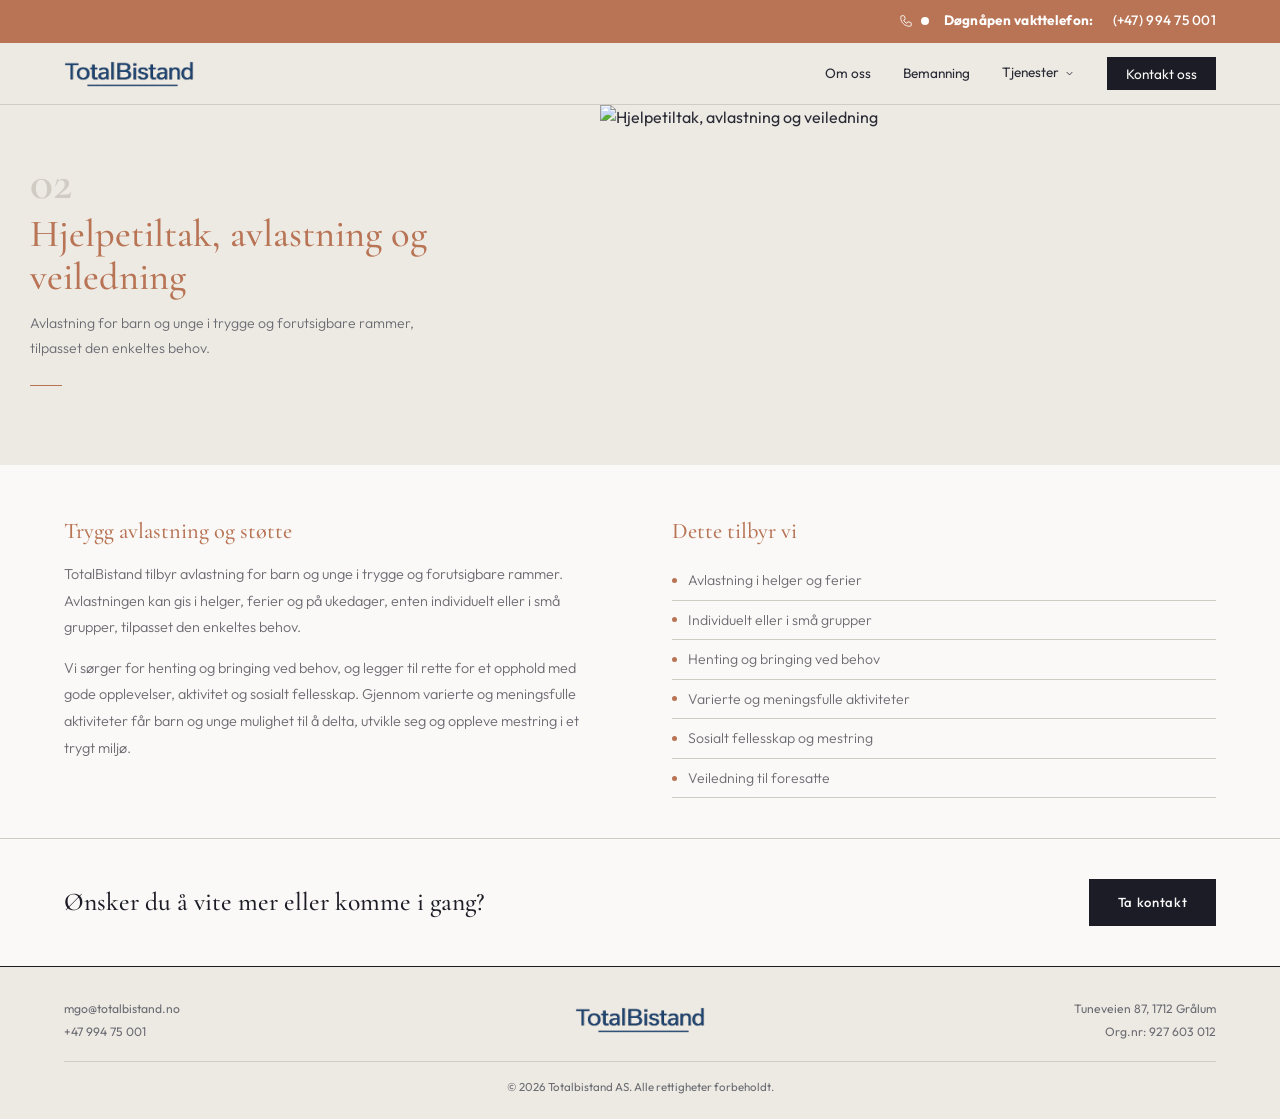
==== avlastning/index.html @ 8c238d3d "Riktig mappestruktur for undersider - bemanning, avlastning, skolearena" ====
<!DOCTYPE html>
<html lang="no">
<head>
  <meta charset="UTF-8" />
  <meta name="viewport" content="width=device-width, initial-scale=1.0" />
  <title>Hjelpetiltak, avlastning og veiledning – Totalbistand</title>
  <meta name="description" content="Avlastning for barn og unge i trygge og forutsigbare rammer, tilpasset den enkeltes behov." />
  <link rel="canonical" href="https://totalbistand.no/avlastning/" />
  <link rel="icon" type="image/x-icon" href="../favicon.ico" />
  <script>document.documentElement.classList.add("js-loaded");</script>
  <link rel="preconnect" href="https://fonts.googleapis.com" />
  <link rel="preconnect" href="https://fonts.gstatic.com" crossorigin />
  <link href="https://fonts.googleapis.com/css2?family=Cormorant+Garamond:ital,wght@0,400;0,500;0,600;1,400&family=Outfit:wght@300;400;500&display=swap" rel="stylesheet" />
  <style>
    *, *::before, *::after { box-sizing: border-box; margin: 0; padding: 0; }
    :root {
      --bg: #edeae4; --bg2: #e4e0d9; --dark: #1c1c26; --accent: #b87455;
      --accent2: #8fa89a; --text: #2a2a35; --muted: #6b6b72; --white: #faf9f7; --border: #d0ccc4;
    }
    html { scroll-behavior: smooth; }
    body { font-family: 'Outfit', sans-serif; background: var(--bg); color: var(--text); font-size: 16px; line-height: 1.6; overflow-x: hidden; }

    /* TOPBAR */
    .topbar { background: var(--accent); padding: 0.65rem 5%; display: flex; justify-content: flex-end; align-items: center; gap: 2rem; font-size: 0.85rem; }
    .topbar a { display:flex; align-items:center; gap:0.5rem; color:#fff; text-decoration:none; transition:color 0.2s; font-weight:500; letter-spacing:0.02em; }
    .topbar a:hover { color:#fff; }
    .topbar a strong { color:#fff; font-weight:700; }
    .topbar svg { width:14px; height:14px; flex-shrink:0; }
    .pulse-dot { display:inline-block; width:8px; height:8px; border-radius:50%; background:#fff; margin-right:0.4rem; animation:pulse 1.8s ease-in-out infinite; flex-shrink:0; }
    @keyframes pulse { 0%,100% { opacity:1; transform:scale(1); } 50% { opacity:0.4; transform:scale(0.7); } }
    .pulse-number { animation:pulseText 1.8s ease-in-out infinite; display:inline-block; }
    @keyframes pulseText { 0%,100% { opacity:1; } 50% { opacity:0.5; } }

    /* NAV */
    nav a, nav a:visited, nav a:hover, nav a:active { text-decoration:none !important; border-bottom:none !important; box-shadow:none !important; }
    nav { position:sticky; top:0; z-index:200; background:rgba(237,234,228,0.96); backdrop-filter:blur(10px); border-bottom:1px solid var(--border); height:62px; padding:0 5%; display:flex; align-items:center; justify-content:space-between; }
    .logo { display:flex; align-items:center; text-decoration:none; }
    .logo img { height:26px; width:auto; display:block; margin-top:2px; }
    .logo-fb { font-family:'Outfit',sans-serif; font-weight:500; font-size:0.82rem; letter-spacing:0.18em; text-transform:uppercase; color:var(--text); display:none; }
    .nav-links { display:flex; gap:2rem; list-style:none; align-items:center; padding:0; margin:0; }
    .nav-links li { list-style:none; }
    .nav-links li::marker { display:none; content:""; }
    .nav-links a, .nav-links a:hover, .nav-links a:visited { text-decoration:none !important; border-bottom:none !important; }
    .nav-links li::before { display:none; }
    .nav-links a { color:var(--text); text-decoration:none !important; border-bottom:none !important; font-size:0.85rem; font-weight:400; transition:opacity 0.2s; }
    .nav-links a:hover { opacity:0.45; }
    .nav-links a.nav-active { color:var(--accent); font-weight:500; }
    .nav-cta { background:var(--dark)!important; color:var(--white)!important; padding:0.48rem 1.2rem!important; opacity:1!important; transition:background 0.2s!important; }
    .nav-cta:hover { background:var(--accent)!important; }
    .hamburger { display:none; flex-direction:column; gap:5px; background:none; border:none; cursor:pointer; padding:4px; }
    .hamburger span { display:block; width:24px; height:2px; background:var(--text); transition:all 0.3s; }
    .hamburger.open span:nth-child(1) { transform:translateY(7px) rotate(45deg); }
    .hamburger.open span:nth-child(2) { opacity:0; }
    .hamburger.open span:nth-child(3) { transform:translateY(-7px) rotate(-45deg); }
    .mobile-menu { display:none; position:fixed; inset:0; z-index:190; background:var(--bg); flex-direction:column; align-items:center; justify-content:center; gap:2.5rem; }
    .mobile-menu.open { display:flex; }
    .mobile-menu a { font-family:'Cormorant Garamond',serif; font-size:2.5rem; font-weight:500; color:var(--dark); text-decoration:none; }
    .mobile-menu a:hover { color:var(--accent); }
    .mobile-menu .mob-cta { font-family:'Outfit',sans-serif!important; font-size:0.9rem!important; background:var(--dark); color:var(--white)!important; padding:1rem 2.5rem; }

    /* DROPDOWN */
    .nav-dropdown { position:relative; }
    .nav-dropdown > a { display:flex; align-items:center; gap:0.3rem; }
    .nav-dropdown > a svg { width:11px; height:11px; transition:transform 0.2s; }
    .nav-dropdown.open > a svg { transform:rotate(180deg); }
    .dropdown-menu { display:none; position:absolute; top:100%; left:50%; transform:translateX(-50%); background:var(--white); border:1px solid var(--border); min-width:190px; box-shadow:0 4px 20px rgba(0,0,0,0.08); z-index:300; }
    .nav-dropdown.open .dropdown-menu { display:block; }
    .dropdown-menu a { display:block; padding:0.65rem 1rem; font-size:0.8rem; color:var(--text); text-decoration:none; border-bottom:1px solid var(--border); transition:background 0.15s; white-space:nowrap; opacity:1!important; }
    .dropdown-menu a:last-child { border-bottom:none; }
    .dropdown-menu a:hover { background:var(--bg); color:var(--accent); opacity:1!important; }

    /* MOBIL TJENESTER */
    .mob-tjenester-toggle { display:flex; align-items:center; gap:0.5rem; font-family:'Cormorant Garamond',serif; font-size:2.5rem; font-weight:500; color:var(--dark); background:none; border:none; cursor:pointer; }
    .mob-tjenester-toggle svg { width:20px; height:20px; transition:transform 0.3s; }
    .mob-tjenester-toggle.open svg { transform:rotate(180deg); }
    .mob-tjenester-links { display:none; flex-direction:column; gap:0.6rem; align-items:center; }
    .mob-tjenester-links.open { display:flex; }
    .mob-tjenester-links a { font-family:'Outfit',sans-serif; font-size:1rem; color:var(--muted); text-decoration:none; }
    .mob-tjenester-links a:hover { color:var(--accent); }

    /* HERO - tjenesteside */
    .svc-hero { display:grid; grid-template-columns:1fr 680px; min-height:360px; max-height:360px; }
    .svc-hero-text { padding:1.4rem 8% 3rem 5%; display:flex; flex-direction:column; justify-content:flex-start; background:var(--bg); }
    .num { font-family:'Cormorant Garamond',serif; font-size:3rem; color:var(--border); font-weight:600; line-height:1; margin-bottom:0.4rem; display:block; margin-top:2rem; }
    h1 { font-family:'Cormorant Garamond',serif; font-size:clamp(1.8rem,3vw,2.8rem); font-weight:500; line-height:1.1; color:var(--accent); }
    .lead { font-size:0.88rem; color:var(--muted); max-width:420px; line-height:1.8; font-weight:300; margin-top:0.8rem; }
    .divider { width:32px; height:1px; background:var(--accent); margin:1.5rem 0 0; }
    .svc-hero-img { overflow:hidden; position:relative; }
    .svc-hero-img img { position:absolute; inset:0; width:100%; height:100%; object-fit:cover; object-position:center top; display:block; }

    /* INNHOLD */
    .body { padding:3rem 5% 2.5rem; display:grid; grid-template-columns:1fr 1fr; gap:4rem; background:var(--white); }
    .body h2 { font-family:'Cormorant Garamond',serif; font-size:1.4rem; font-weight:500; color:var(--accent); margin-bottom:0.8rem; }
    .body p { color:var(--muted); line-height:1.85; font-size:0.9rem; font-weight:300; margin-bottom:0.85rem; }
    ul { list-style:none; padding:0; }
    .body ul li { color:var(--muted); font-size:0.88rem; font-weight:300; padding:0.5rem 0; border-bottom:1px solid var(--border); display:flex; align-items:center; gap:0.7rem; }
    .body ul li::before { content:''; display:block; width:5px; height:5px; border-radius:50%; background:var(--accent); flex-shrink:0; }

    /* CTA */
    .cta-bar { padding:2.5rem 5%; background:var(--white); border-top:1px solid var(--border); display:flex; align-items:center; justify-content:space-between; gap:2rem; flex-wrap:wrap; }
    .cta-bar p { font-family:'Cormorant Garamond',serif; font-size:clamp(1.3rem,2vw,1.8rem); font-weight:500; color:var(--dark); max-width:480px; }
    .btn { display:inline-block; padding:0.8rem 1.8rem; text-decoration:none; font-size:0.82rem; font-weight:500; letter-spacing:0.05em; background:var(--dark); color:var(--white); border:none; cursor:pointer; font-family:'Outfit',sans-serif; transition:background 0.25s; }
    .btn:hover { background:var(--accent); }

    /* FOOTER */
    footer { background:var(--bg); border-top:1px solid var(--dark); padding:2rem 5% 1.4rem; display:flex; flex-direction:column; }
    .footer-main { display:grid; grid-template-columns:1fr auto 1fr; align-items:center; gap:2rem; padding-bottom:1.2rem; }
    .footer-left { display:flex; flex-direction:column; align-items:flex-start; gap:0.25rem; }
    .footer-left a { font-size:0.76rem; color:var(--muted); text-decoration:none; transition:color 0.2s; }
    .footer-left a:hover { color:var(--text); }
    .footer-logo { display:flex; justify-content:center; align-items:center; }
    .footer-logo img { height:26px; width:auto; display:block; }
    .footer-logo .logo-fb { font-family:'Outfit',sans-serif; font-weight:500; font-size:0.82rem; letter-spacing:0.18em; text-transform:uppercase; color:var(--text); display:none; }
    .footer-right { display:flex; flex-direction:column; align-items:flex-end; gap:0.25rem; }
    .footer-right a { font-size:0.76rem; color:var(--muted); text-decoration:none; transition:color 0.2s; }
    .footer-right a:hover { color:var(--text); }
    .footer-mobile-links { display:none; }
    .footer-copy { font-size:0.72rem; color:var(--muted); text-align:center; border-top:1px solid var(--border); padding-top:1rem; }

    /* REVEAL */
    html.js-loaded .reveal { opacity:0; transform:translateY(28px); transition:opacity 0.7s ease, transform 0.7s ease; }
    html.js-loaded .reveal.visible { opacity:1; transform:translateY(0); }
    html.js-loaded .reveal.d1 { transition-delay:0.1s; }
    html.js-loaded .reveal.d2 { transition-delay:0.2s; }

    /* MOBIL */
    @media (max-width: 860px) {
      .topbar { justify-content:center; flex-wrap:wrap; gap:0.8rem; }
      .nav-links { display:none; }
      .hamburger { display:flex; }
      .svc-hero { display:flex; flex-direction:column; max-height:none; min-height:auto; }
      .svc-hero-img { height:55vw; min-height:200px; max-height:260px; position:relative; flex-shrink:0; }
      .svc-hero-img img { position:absolute; }
      .svc-hero-text { padding:1.2rem 5% 2rem; }
      .num { margin-top:0; font-size:2rem; }
      .body { grid-template-columns:1fr; gap:2rem; padding:2.5rem 5%; }
      .cta-bar { padding:2.5rem 5%; }
      .footer-main { grid-template-columns:1fr; justify-items:center; gap:0; }
      .footer-left { display:none; }
      .footer-right { display:none; }
      .footer-mobile-links { display:flex !important; flex-direction:column; align-items:center; gap:0.3rem; padding:0.8rem 0 1.2rem; }
      .footer-mobile-links a { font-size:0.76rem; color:var(--muted); text-decoration:none; }
      .footer-copy { text-align:center; }
    }
  </style>
</head>
<body>

<div class="topbar">
  <a href="tel:+4799475001">
    <svg width="12" height="12" viewBox="0 0 24 24" fill="none" stroke="currentColor" stroke-width="1.5"><path d="M3 5a2 2 0 012-2h3.28a1 1 0 01.948.684l1.498 4.493a1 1 0 01-.502 1.21l-2.257 1.13a11.042 11.042 0 005.516 5.516l1.13-2.257a1 1 0 011.21-.502l4.493 1.498a1 1 0 01.684.949V19a2 2 0 01-2 2h-1C9.716 21 3 14.284 3 6V5z"/></svg>
    <span class="pulse-dot"></span><strong>Døgnåpen vakttelefon:</strong>&nbsp;<span class="pulse-number">(+47) 994 75 001</span>
  </a>
</div>

<nav style="text-decoration:none;">
  <a href="https://totalbistand.no/" class="logo">
    <img src="../TotalBistand_ny.png" alt="TotalBistand" onerror="this.style.display='none';this.nextElementSibling.style.display='block';" />
    <span class="logo-fb">Totalbistand</span>
  </a>
  <ul class="nav-links">
    <li><a href="https://totalbistand.no/#om-oss" style="text-decoration:none;">Om oss</a></li>
    <li><a href="/bemanning/" style="text-decoration:none;">Bemanning</a></li>
    <li class="nav-dropdown">
      <a href="https://totalbistand.no/#tjenester" style="text-decoration:none;">Tjenester <svg viewBox="0 0 24 24" fill="none" stroke="currentColor" stroke-width="2"><path d="M6 9l6 6 6-6"/></svg></a>
      <div class="dropdown-menu">
        <a href="/bemanning/">Bemanning og rekruttering</a>
        <a href="/avlastning/">Hjelpetiltak, avlastning og veiledning</a>
        <a href="/skolearena/">Alternativ skolearena</a>
      </div>
    </li>
    <li><a style="text-decoration:none;" href="https://totalbistand.no/?emne=Avlastning%20og%20st%C3%B8tte#kontakt" class="nav-cta">Kontakt oss</a></li>
  </ul>
  <button class="hamburger" id="hamburger" aria-label="Meny"><span></span><span></span><span></span></button>
</nav>
<div class="mobile-menu" id="mobileMenu">
  <a href="https://totalbistand.no/#om-oss" class="mob-link">Om oss</a>
  <a href="/bemanning/" class="mob-link">Bemanning</a>
  <button class="mob-tjenester-toggle" id="mobTjenesterToggle">Tjenester <svg viewBox="0 0 24 24" fill="none" stroke="currentColor" stroke-width="2"><path d="M6 9l6 6 6-6"/></svg></button>
  <div class="mob-tjenester-links" id="mobTjenesterLinks">
    <a href="/bemanning/" class="mob-link">Bemanning og rekruttering</a>
    <a href="/avlastning/" class="mob-link">Hjelpetiltak, avlastning og veiledning</a>
    <a href="/skolearena/" class="mob-link">Alternativ skolearena</a>
  </div>
  <a href="https://totalbistand.no/?emne=Avlastning%20og%20st%C3%B8tte#kontakt" class="mob-link mob-cta">Kontakt oss</a>
</div>

<div class="svc-hero">
  <div class="svc-hero-text">
    <span class="num">02</span>
    <h1>Hjelpetiltak, avlastning og veiledning</h1>
    <p class="lead">Avlastning for barn og unge i trygge og forutsigbare rammer, tilpasset den enkeltes behov.</p>
    <div class="divider"></div>
  </div>
  <div class="svc-hero-img">
    <img src="https://images.pexels.com/photos/6990463/pexels-photo-6990463.jpeg" alt="Hjelpetiltak, avlastning og veiledning" />
  </div>
</div>

<div class="body reveal">
  <div>
    <h2>Trygg avlastning og støtte</h2>
    <p>TotalBistand tilbyr avlastning for barn og unge i trygge og forutsigbare rammer. Avlastningen kan gis i helger, ferier og på ukedager, enten individuelt eller i små grupper, tilpasset den enkeltes behov.</p><p>Vi sørger for henting og bringing ved behov, og legger til rette for et opphold med gode opplevelser, aktivitet og sosialt fellesskap. Gjennom varierte og meningsfulle aktiviteter får barn og unge mulighet til å delta, utvikle seg og oppleve mestring i et trygt miljø.</p>
  </div>
  <div>
    <h2>Dette tilbyr vi</h2>
    <ul><li>Avlastning i helger og ferier</li><li>Individuelt eller i små grupper</li><li>Henting og bringing ved behov</li><li>Varierte og meningsfulle aktiviteter</li><li>Sosialt fellesskap og mestring</li><li>Veiledning til foresatte</li></ul>
  </div>
</div>

<div class="cta-bar reveal d1">
  <p>Ønsker du å vite mer eller komme i gang?</p>
  <a class="btn" href="https://totalbistand.no/?emne=Avlastning%20og%20st%C3%B8tte#kontakt">Ta kontakt</a>
</div>

<footer>
  <div class="footer-main">
    <div class="footer-left">
      <a id="footer-email" href="#">#</a>
      <a href="tel:+4799475001">+47 994 75 001</a>
    </div>
    <div class="footer-logo">
      <img src="../TotalBistand_ny.png" alt="TotalBistand" onerror="this.style.display='none';this.nextElementSibling.style.display='block';" />
      <span class="logo-fb">Totalbistand</span>
    </div>
    <div class="footer-right">
      <a href="https://maps.google.com/?q=Tuneveien+87,+1712+Gr%C3%A5lum" target="_blank" rel="noopener">Tuneveien 87, 1712 Grålum</a>
      <a href="https://w2.brreg.no/enhet/sok/detalj.jsp?orgnr=927603012" target="_blank" rel="noopener">Org.nr: 927 603 012</a>
    </div>
  </div>
  <div class="footer-mobile-links">
    <a id="footer-email-mob" href="#">#</a>
    <a href="tel:+4799475001">+47 994 75 001</a>
    <a href="https://maps.google.com/?q=Tuneveien+87,+1712+Gr%C3%A5lum" target="_blank" rel="noopener">Tuneveien 87, 1712 Grålum</a>
    <a href="https://w2.brreg.no/enhet/sok/detalj.jsp?orgnr=927603012" target="_blank" rel="noopener">Org.nr: 927 603 012</a>
  </div>
  <p class="footer-copy">&copy; 2026 Totalbistand AS. Alle rettigheter forbeholdt.</p>
</footer>

<script>
document.addEventListener('DOMContentLoaded', function() {

  // Email
  var e = ['mgo','totalbistand.no'].join('@');
  var fe = document.getElementById('footer-email');
  var fem = document.getElementById('footer-email-mob');
  if(fe){ fe.href='mailto:'+e; fe.textContent=e; }
  if(fem){ fem.href='mailto:'+e; fem.textContent=e; }

  // Hamburger
  var ham = document.getElementById('hamburger');
  var mob = document.getElementById('mobileMenu');
  if(ham) {
    ham.addEventListener('click', function() {
      ham.classList.toggle('open');
      mob.classList.toggle('open');
      document.body.style.overflow = mob.classList.contains('open') ? 'hidden' : '';
    });
  }
  document.querySelectorAll('.mob-link').forEach(function(l) {
    l.addEventListener('click', function() {
      ham.classList.remove('open');
      mob.classList.remove('open');
      document.body.style.overflow = '';
    });
  });

  // Mobil tjenester accordion
  var mobToggle = document.getElementById('mobTjenesterToggle');
  var mobLinks = document.getElementById('mobTjenesterLinks');
  if(mobToggle) {
    mobToggle.addEventListener('click', function() {
      mobToggle.classList.toggle('open');
      mobLinks.classList.toggle('open');
    });
  }

  // PC dropdown
  var navDrop = document.querySelector('.nav-dropdown');
  if(navDrop) {
    navDrop.addEventListener('mouseenter', function() { navDrop.classList.add('open'); });
    navDrop.addEventListener('mouseleave', function() { navDrop.classList.remove('open'); });
  }

  // Reveal
  var els = document.querySelectorAll('.reveal');
  var obs = new IntersectionObserver(function(entries) {
    entries.forEach(function(e) {
      if (e.isIntersecting) { e.target.classList.add('visible'); obs.unobserve(e.target); }
    });
  }, { threshold: 0.08 });
  els.forEach(function(el) {
    var r = el.getBoundingClientRect();
    if (r.top < window.innerHeight) { el.classList.add('visible'); }
    else { obs.observe(el); }
  });

});
</script>
</body>
</html>
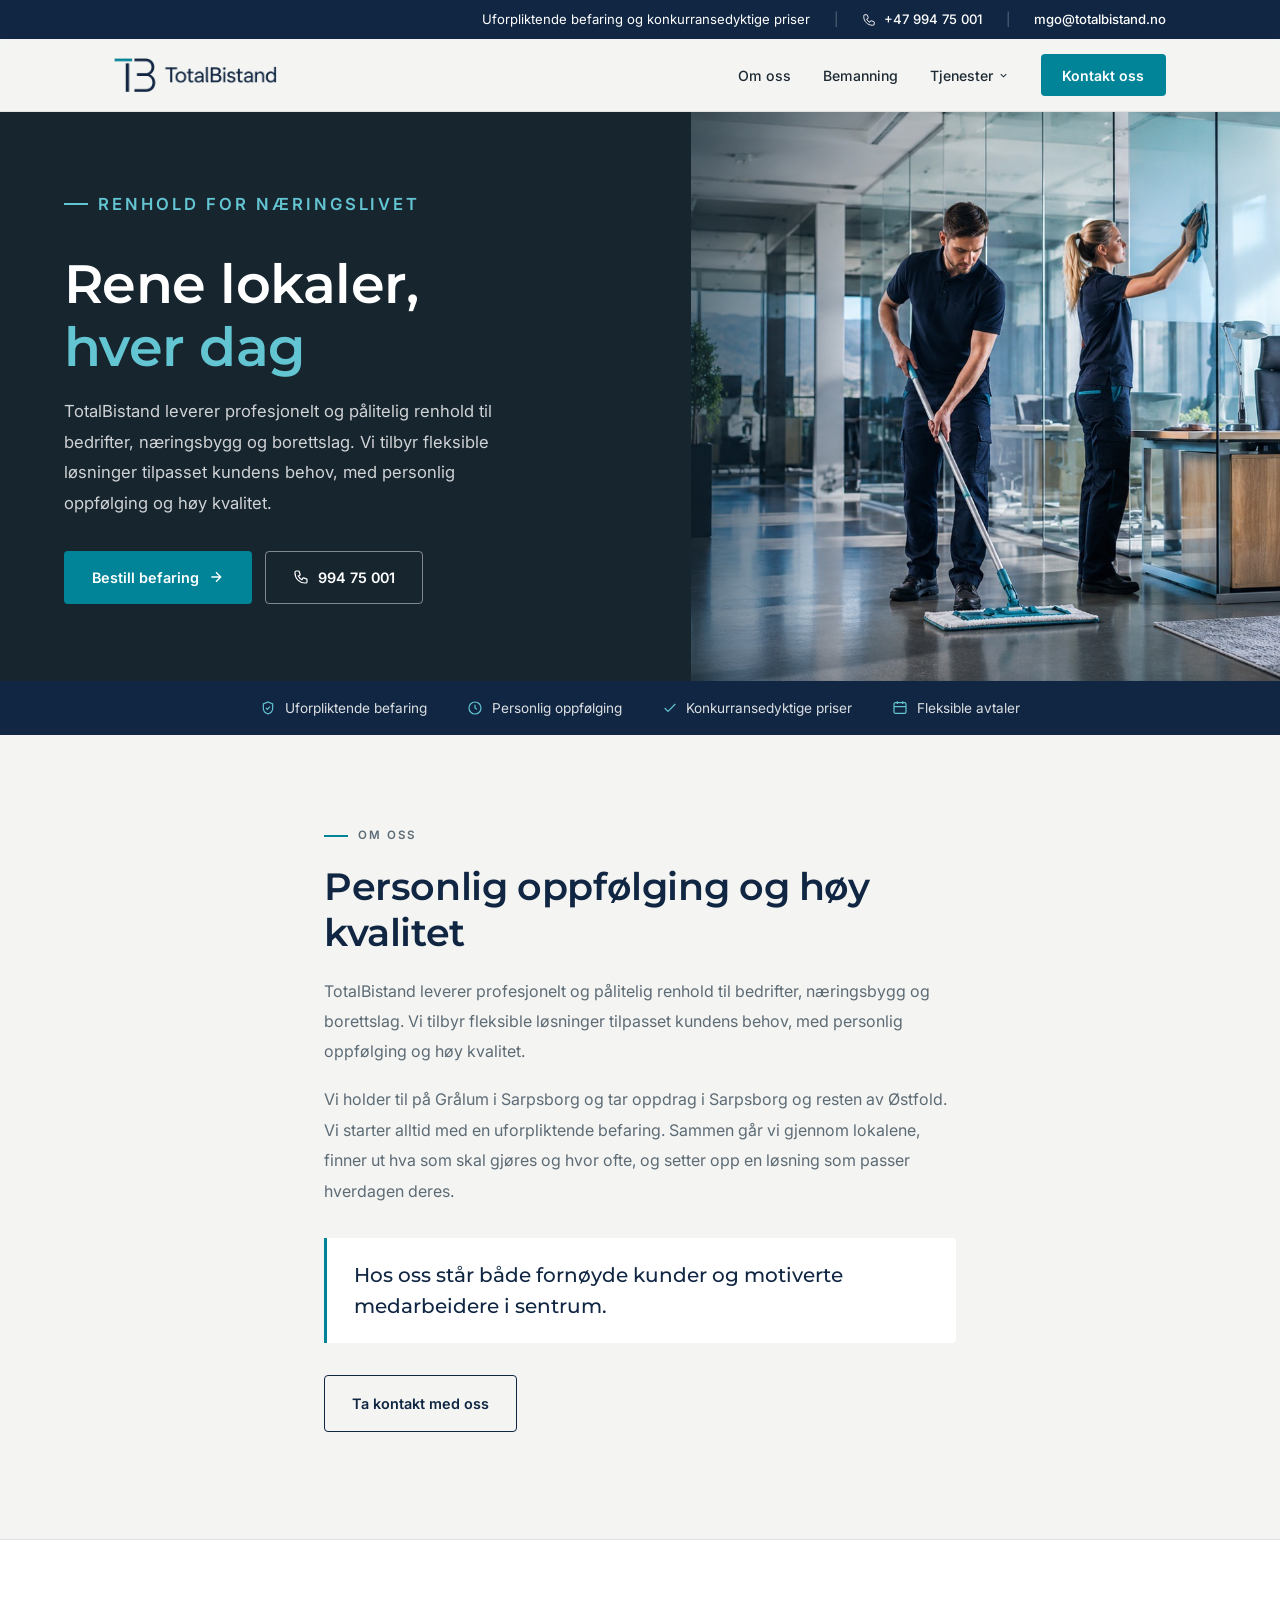
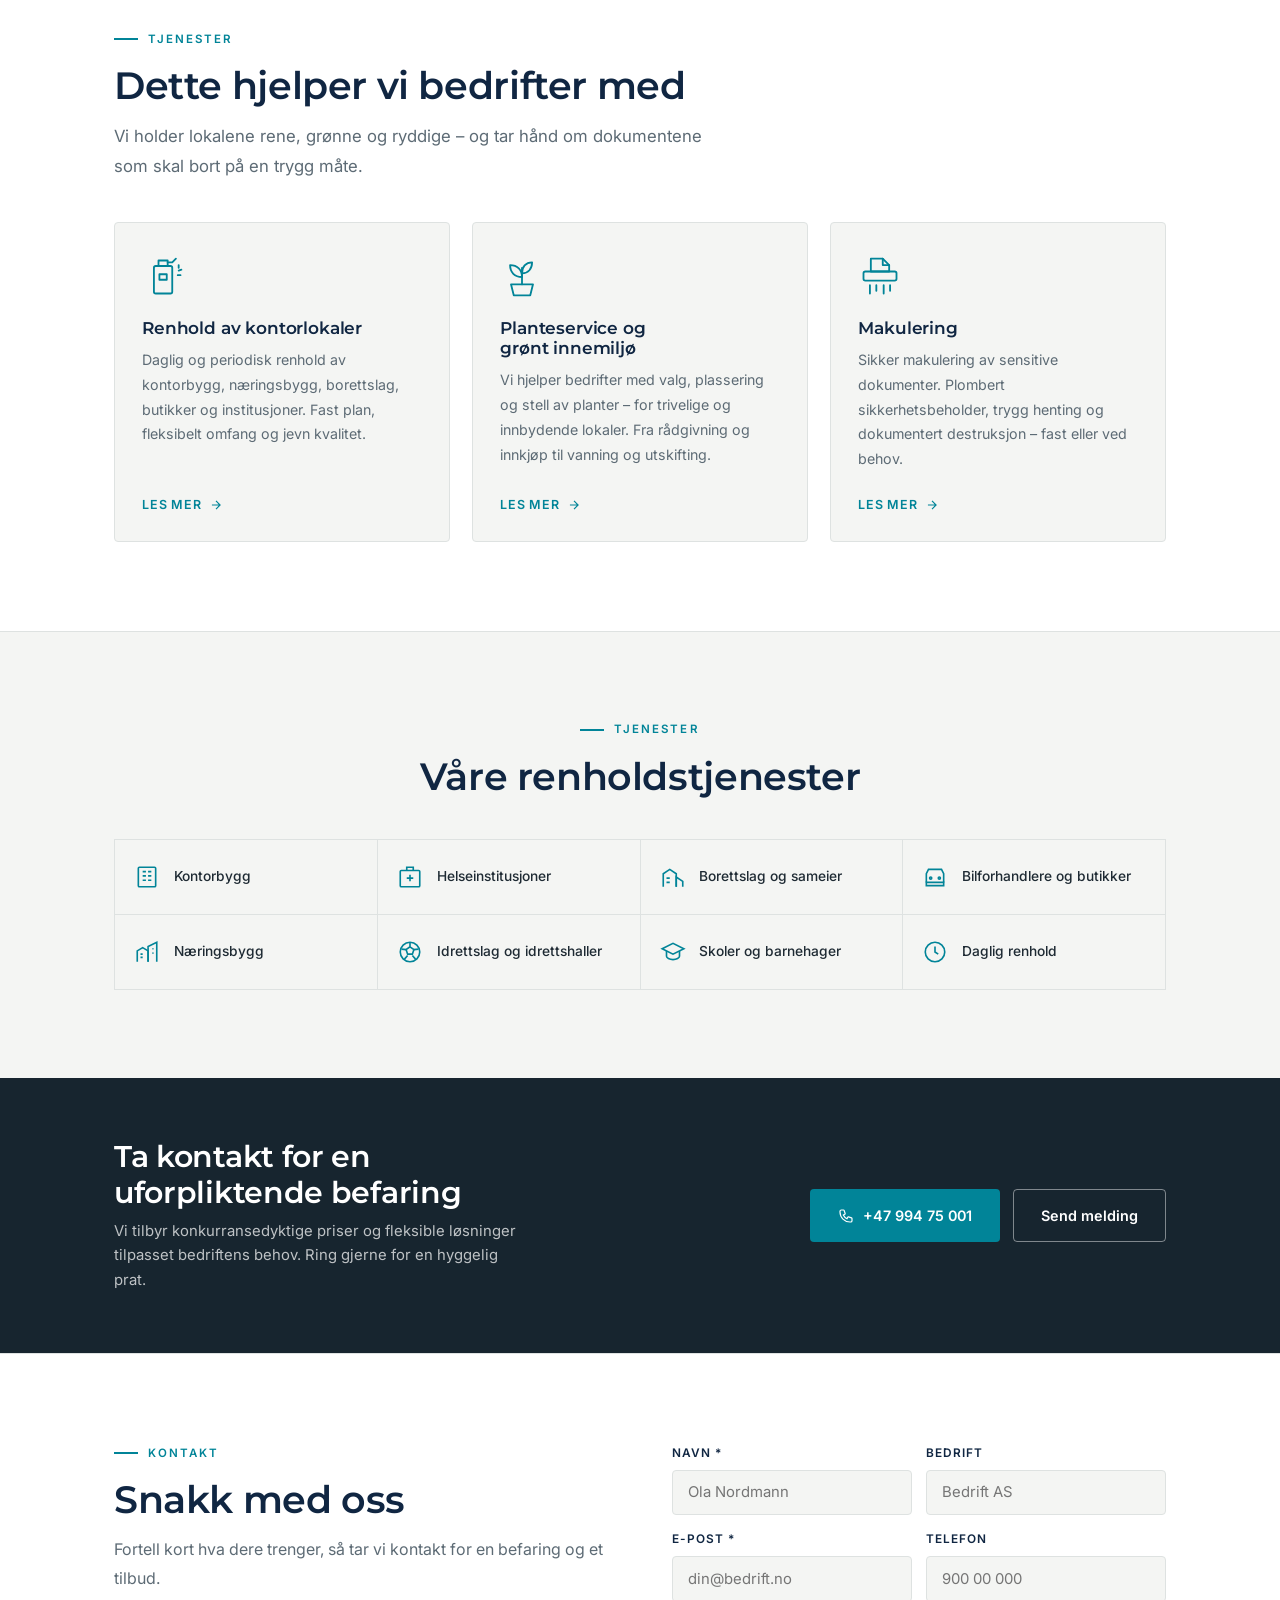
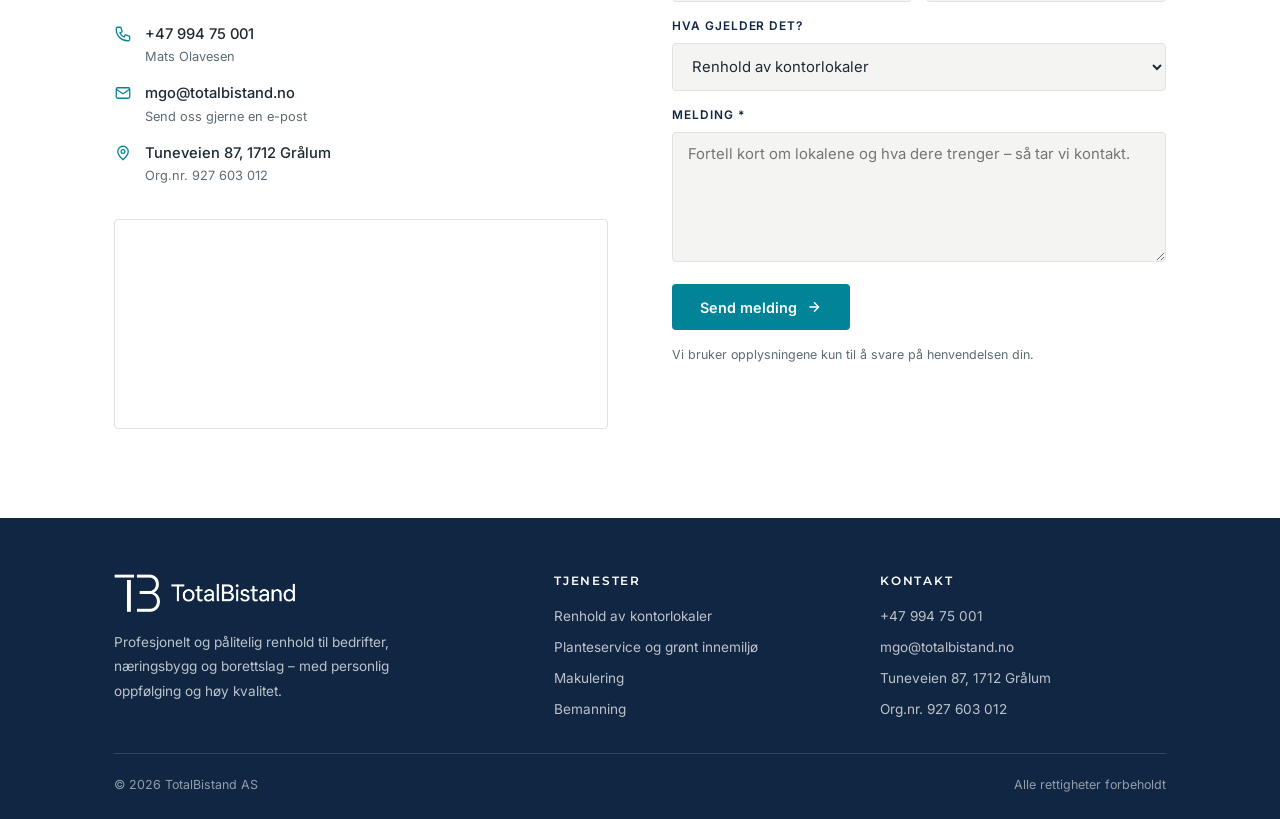
==== commit b618f95e: "Legg om nettsiden fra omsorgstjenester til renhold Ny profil hentet fra kundens flyer: navy, turkis " ====
--- a/avlastning/index.html
+++ b/avlastning/index.html
@@ -1,301 +1,21 @@
 <!DOCTYPE html>
 <html lang="no">
 <head>
-  <meta charset="UTF-8" />
-  <meta name="viewport" content="width=device-width, initial-scale=1.0" />
-  <title>Hjelpetiltak, avlastning og veiledning – Totalbistand</title>
-  <meta name="description" content="Avlastning for barn og unge i trygge og forutsigbare rammer, tilpasset den enkeltes behov." />
-  <link rel="canonical" href="https://totalbistand.no/avlastning/" />
-  <link rel="icon" type="image/x-icon" href="../favicon.ico" />
-  <script>document.documentElement.classList.add("js-loaded");</script>
-  <link rel="preconnect" href="https://fonts.googleapis.com" />
-  <link rel="preconnect" href="https://fonts.gstatic.com" crossorigin />
-  <link href="https://fonts.googleapis.com/css2?family=Cormorant+Garamond:ital,wght@0,400;0,500;0,600;1,400&family=Outfit:wght@300;400;500&display=swap" rel="stylesheet" />
-  <style>
-    *, *::before, *::after { box-sizing: border-box; margin: 0; padding: 0; }
-    :root {
-      --bg: #edeae4; --bg2: #e4e0d9; --dark: #1c1c26; --accent: #b87455;
-      --accent2: #8fa89a; --text: #2a2a35; --muted: #6b6b72; --white: #faf9f7; --border: #d0ccc4;
-    }
-    html { scroll-behavior: smooth; }
-    body { font-family: 'Outfit', sans-serif; background: var(--bg); color: var(--text); font-size: 16px; line-height: 1.6; overflow-x: hidden; }
-
-    /* TOPBAR */
-    .topbar { background: var(--accent); padding: 0.65rem 5%; display: flex; justify-content: flex-end; align-items: center; gap: 2rem; font-size: 0.85rem; }
-    .topbar a { display:flex; align-items:center; gap:0.5rem; color:#fff; text-decoration:none; transition:color 0.2s; font-weight:500; letter-spacing:0.02em; }
-    .topbar a:hover { color:#fff; }
-    .topbar a strong { color:#fff; font-weight:700; }
-    .topbar svg { width:14px; height:14px; flex-shrink:0; }
-    .pulse-dot { display:inline-block; width:8px; height:8px; border-radius:50%; background:#fff; margin-right:0.4rem; animation:pulse 1.8s ease-in-out infinite; flex-shrink:0; }
-    @keyframes pulse { 0%,100% { opacity:1; transform:scale(1); } 50% { opacity:0.4; transform:scale(0.7); } }
-    .pulse-number { animation:pulseText 1.8s ease-in-out infinite; display:inline-block; }
-    @keyframes pulseText { 0%,100% { opacity:1; } 50% { opacity:0.5; } }
-
-    /* NAV */
-    nav a, nav a:visited, nav a:hover, nav a:active { text-decoration:none !important; border-bottom:none !important; box-shadow:none !important; }
-    nav { position:sticky; top:0; z-index:200; background:rgba(237,234,228,0.96); backdrop-filter:blur(10px); border-bottom:1px solid var(--border); height:62px; padding:0 5%; display:flex; align-items:center; justify-content:space-between; }
-    .logo { display:flex; align-items:center; text-decoration:none; }
-    .logo img { height:26px; width:auto; display:block; margin-top:2px; }
-    .logo-fb { font-family:'Outfit',sans-serif; font-weight:500; font-size:0.82rem; letter-spacing:0.18em; text-transform:uppercase; color:var(--text); display:none; }
-    .nav-links { display:flex; gap:2rem; list-style:none; align-items:center; padding:0; margin:0; }
-    .nav-links li { list-style:none; }
-    .nav-links li::marker { display:none; content:""; }
-    .nav-links a, .nav-links a:hover, .nav-links a:visited { text-decoration:none !important; border-bottom:none !important; }
-    .nav-links li::before { display:none; }
-    .nav-links a { color:var(--text); text-decoration:none !important; border-bottom:none !important; font-size:0.85rem; font-weight:400; transition:opacity 0.2s; }
-    .nav-links a:hover { opacity:0.45; }
-    .nav-links a.nav-active { color:var(--accent); font-weight:500; }
-    .nav-cta { background:var(--dark)!important; color:var(--white)!important; padding:0.48rem 1.2rem!important; opacity:1!important; transition:background 0.2s!important; }
-    .nav-cta:hover { background:var(--accent)!important; }
-    .hamburger { display:none; flex-direction:column; gap:5px; background:none; border:none; cursor:pointer; padding:4px; }
-    .hamburger span { display:block; width:24px; height:2px; background:var(--text); transition:all 0.3s; }
-    .hamburger.open span:nth-child(1) { transform:translateY(7px) rotate(45deg); }
-    .hamburger.open span:nth-child(2) { opacity:0; }
-    .hamburger.open span:nth-child(3) { transform:translateY(-7px) rotate(-45deg); }
-    .mobile-menu { display:none; position:fixed; inset:0; z-index:190; background:var(--bg); flex-direction:column; align-items:center; justify-content:center; gap:2.5rem; }
-    .mobile-menu.open { display:flex; }
-    .mobile-menu a { font-family:'Cormorant Garamond',serif; font-size:2.5rem; font-weight:500; color:var(--dark); text-decoration:none; }
-    .mobile-menu a:hover { color:var(--accent); }
-    .mobile-menu .mob-cta { font-family:'Outfit',sans-serif!important; font-size:0.9rem!important; background:var(--dark); color:var(--white)!important; padding:1rem 2.5rem; }
-
-    /* DROPDOWN */
-    .nav-dropdown { position:relative; }
-    .nav-dropdown > a { display:flex; align-items:center; gap:0.3rem; }
-    .nav-dropdown > a svg { width:11px; height:11px; transition:transform 0.2s; }
-    .nav-dropdown.open > a svg { transform:rotate(180deg); }
-    .dropdown-menu { display:none; position:absolute; top:100%; left:50%; transform:translateX(-50%); background:var(--white); border:1px solid var(--border); min-width:190px; box-shadow:0 4px 20px rgba(0,0,0,0.08); z-index:300; }
-    .nav-dropdown.open .dropdown-menu { display:block; }
-    .dropdown-menu a { display:block; padding:0.65rem 1rem; font-size:0.8rem; color:var(--text); text-decoration:none; border-bottom:1px solid var(--border); transition:background 0.15s; white-space:nowrap; opacity:1!important; }
-    .dropdown-menu a:last-child { border-bottom:none; }
-    .dropdown-menu a:hover { background:var(--bg); color:var(--accent); opacity:1!important; }
-
-    /* MOBIL TJENESTER */
-    .mob-tjenester-toggle { display:flex; align-items:center; gap:0.5rem; font-family:'Cormorant Garamond',serif; font-size:2.5rem; font-weight:500; color:var(--dark); background:none; border:none; cursor:pointer; }
-    .mob-tjenester-toggle svg { width:20px; height:20px; transition:transform 0.3s; }
-    .mob-tjenester-toggle.open svg { transform:rotate(180deg); }
-    .mob-tjenester-links { display:none; flex-direction:column; gap:0.6rem; align-items:center; }
-    .mob-tjenester-links.open { display:flex; }
-    .mob-tjenester-links a { font-family:'Outfit',sans-serif; font-size:1rem; color:var(--muted); text-decoration:none; }
-    .mob-tjenester-links a:hover { color:var(--accent); }
-
-    /* HERO - tjenesteside */
-    .svc-hero { display:grid; grid-template-columns:1fr 680px; min-height:360px; max-height:360px; }
-    .svc-hero-text { padding:1.4rem 8% 3rem 5%; display:flex; flex-direction:column; justify-content:flex-start; background:var(--bg); }
-    .num { font-family:'Cormorant Garamond',serif; font-size:3rem; color:var(--border); font-weight:600; line-height:1; margin-bottom:0.4rem; display:block; margin-top:2rem; }
-    h1 { font-family:'Cormorant Garamond',serif; font-size:clamp(1.8rem,3vw,2.8rem); font-weight:500; line-height:1.1; color:var(--accent); }
-    .lead { font-size:0.88rem; color:var(--muted); max-width:420px; line-height:1.8; font-weight:300; margin-top:0.8rem; }
-    .divider { width:32px; height:1px; background:var(--accent); margin:1.5rem 0 0; }
-    .svc-hero-img { overflow:hidden; position:relative; }
-    .svc-hero-img img { position:absolute; inset:0; width:100%; height:100%; object-fit:cover; object-position:center top; display:block; }
-
-    /* INNHOLD */
-    .body { padding:3rem 5% 2.5rem; display:grid; grid-template-columns:1fr 1fr; gap:4rem; background:var(--white); }
-    .body h2 { font-family:'Cormorant Garamond',serif; font-size:1.4rem; font-weight:500; color:var(--accent); margin-bottom:0.8rem; }
-    .body p { color:var(--muted); line-height:1.85; font-size:0.9rem; font-weight:300; margin-bottom:0.85rem; }
-    ul { list-style:none; padding:0; }
-    .body ul li { color:var(--muted); font-size:0.88rem; font-weight:300; padding:0.5rem 0; border-bottom:1px solid var(--border); display:flex; align-items:center; gap:0.7rem; }
-    .body ul li::before { content:''; display:block; width:5px; height:5px; border-radius:50%; background:var(--accent); flex-shrink:0; }
-
-    /* CTA */
-    .cta-bar { padding:2.5rem 5%; background:var(--white); border-top:1px solid var(--border); display:flex; align-items:center; justify-content:space-between; gap:2rem; flex-wrap:wrap; }
-    .cta-bar p { font-family:'Cormorant Garamond',serif; font-size:clamp(1.3rem,2vw,1.8rem); font-weight:500; color:var(--dark); max-width:480px; }
-    .btn { display:inline-block; padding:0.8rem 1.8rem; text-decoration:none; font-size:0.82rem; font-weight:500; letter-spacing:0.05em; background:var(--dark); color:var(--white); border:none; cursor:pointer; font-family:'Outfit',sans-serif; transition:background 0.25s; }
-    .btn:hover { background:var(--accent); }
-
-    /* FOOTER */
-    footer { background:var(--bg); border-top:1px solid var(--dark); padding:2rem 5% 1.4rem; display:flex; flex-direction:column; }
-    .footer-main { display:grid; grid-template-columns:1fr auto 1fr; align-items:center; gap:2rem; padding-bottom:1.2rem; }
-    .footer-left { display:flex; flex-direction:column; align-items:flex-start; gap:0.25rem; }
-    .footer-left a { font-size:0.76rem; color:var(--muted); text-decoration:none; transition:color 0.2s; }
-    .footer-left a:hover { color:var(--text); }
-    .footer-logo { display:flex; justify-content:center; align-items:center; }
-    .footer-logo img { height:26px; width:auto; display:block; }
-    .footer-logo .logo-fb { font-family:'Outfit',sans-serif; font-weight:500; font-size:0.82rem; letter-spacing:0.18em; text-transform:uppercase; color:var(--text); display:none; }
-    .footer-right { display:flex; flex-direction:column; align-items:flex-end; gap:0.25rem; }
-    .footer-right a { font-size:0.76rem; color:var(--muted); text-decoration:none; transition:color 0.2s; }
-    .footer-right a:hover { color:var(--text); }
-    .footer-mobile-links { display:none; }
-    .footer-copy { font-size:0.72rem; color:var(--muted); text-align:center; border-top:1px solid var(--border); padding-top:1rem; }
-
-    /* REVEAL */
-    html.js-loaded .reveal { opacity:0; transform:translateY(28px); transition:opacity 0.7s ease, transform 0.7s ease; }
-    html.js-loaded .reveal.visible { opacity:1; transform:translateY(0); }
-    html.js-loaded .reveal.d1 { transition-delay:0.1s; }
-    html.js-loaded .reveal.d2 { transition-delay:0.2s; }
-
-    /* MOBIL */
-    @media (max-width: 860px) {
-      .topbar { justify-content:center; flex-wrap:wrap; gap:0.8rem; }
-      .nav-links { display:none; }
-      .hamburger { display:flex; }
-      .svc-hero { display:flex; flex-direction:column; max-height:none; min-height:auto; }
-      .svc-hero-img { height:55vw; min-height:200px; max-height:260px; position:relative; flex-shrink:0; }
-      .svc-hero-img img { position:absolute; }
-      .svc-hero-text { padding:1.2rem 5% 2rem; }
-      .num { margin-top:0; font-size:2rem; }
-      .body { grid-template-columns:1fr; gap:2rem; padding:2.5rem 5%; }
-      .cta-bar { padding:2.5rem 5%; }
-      .footer-main { grid-template-columns:1fr; justify-items:center; gap:0; }
-      .footer-left { display:none; }
-      .footer-right { display:none; }
-      .footer-mobile-links { display:flex !important; flex-direction:column; align-items:center; gap:0.3rem; padding:0.8rem 0 1.2rem; }
-      .footer-mobile-links a { font-size:0.76rem; color:var(--muted); text-decoration:none; }
-      .footer-copy { text-align:center; }
-    }
-  </style>
+<meta charset="UTF-8" />
+<meta name="viewport" content="width=device-width, initial-scale=1" />
+<title>Siden er flyttet – TotalBistand</title>
+<meta name="robots" content="noindex, follow" />
+<link rel="canonical" href="https://totalbistand.no/" />
+<meta http-equiv="refresh" content="0; url=/" />
+<link rel="icon" type="image/png" href="/bilder/favicon.png" />
+<style>
+  body { font-family: -apple-system, BlinkMacSystemFont, 'Segoe UI', sans-serif; background: #f4f5f3; color: #1e2a33;
+         display: flex; align-items: center; justify-content: center; min-height: 100vh; margin: 0; padding: 2rem; text-align: center; }
+  a { color: #016576; }
+</style>
 </head>
 <body>
-
-<div class="topbar">
-  <a href="tel:+4799475001">
-    <svg width="12" height="12" viewBox="0 0 24 24" fill="none" stroke="currentColor" stroke-width="1.5"><path d="M3 5a2 2 0 012-2h3.28a1 1 0 01.948.684l1.498 4.493a1 1 0 01-.502 1.21l-2.257 1.13a11.042 11.042 0 005.516 5.516l1.13-2.257a1 1 0 011.21-.502l4.493 1.498a1 1 0 01.684.949V19a2 2 0 01-2 2h-1C9.716 21 3 14.284 3 6V5z"/></svg>
-    <span class="pulse-dot"></span><strong>Døgnåpen vakttelefon:</strong>&nbsp;<span class="pulse-number">(+47) 994 75 001</span>
-  </a>
-</div>
-
-<nav style="text-decoration:none;">
-  <a href="https://totalbistand.no/" class="logo">
-    <img src="../TotalBistand_ny.png" alt="TotalBistand" onerror="this.style.display='none';this.nextElementSibling.style.display='block';" />
-    <span class="logo-fb">Totalbistand</span>
-  </a>
-  <ul class="nav-links">
-    <li><a href="https://totalbistand.no/#om-oss" style="text-decoration:none;">Om oss</a></li>
-    <li><a href="/bemanning/" style="text-decoration:none;">Bemanning</a></li>
-    <li class="nav-dropdown">
-      <a href="https://totalbistand.no/#tjenester" style="text-decoration:none;">Tjenester <svg viewBox="0 0 24 24" fill="none" stroke="currentColor" stroke-width="2"><path d="M6 9l6 6 6-6"/></svg></a>
-      <div class="dropdown-menu">
-        <a href="/bemanning/">Bemanning og rekruttering</a>
-        <a href="/avlastning/">Hjelpetiltak, avlastning og veiledning</a>
-        <a href="/skolearena/">Alternativ skolearena</a>
-      </div>
-    </li>
-    <li><a style="text-decoration:none;" href="https://totalbistand.no/?emne=Avlastning%20og%20st%C3%B8tte#kontakt" class="nav-cta">Kontakt oss</a></li>
-  </ul>
-  <button class="hamburger" id="hamburger" aria-label="Meny"><span></span><span></span><span></span></button>
-</nav>
-<div class="mobile-menu" id="mobileMenu">
-  <a href="https://totalbistand.no/#om-oss" class="mob-link">Om oss</a>
-  <a href="/bemanning/" class="mob-link">Bemanning</a>
-  <button class="mob-tjenester-toggle" id="mobTjenesterToggle">Tjenester <svg viewBox="0 0 24 24" fill="none" stroke="currentColor" stroke-width="2"><path d="M6 9l6 6 6-6"/></svg></button>
-  <div class="mob-tjenester-links" id="mobTjenesterLinks">
-    <a href="/bemanning/" class="mob-link">Bemanning og rekruttering</a>
-    <a href="/avlastning/" class="mob-link">Hjelpetiltak, avlastning og veiledning</a>
-    <a href="/skolearena/" class="mob-link">Alternativ skolearena</a>
-  </div>
-  <a href="https://totalbistand.no/?emne=Avlastning%20og%20st%C3%B8tte#kontakt" class="mob-link mob-cta">Kontakt oss</a>
-</div>
-
-<div class="svc-hero">
-  <div class="svc-hero-text">
-    <span class="num">02</span>
-    <h1>Hjelpetiltak, avlastning og veiledning</h1>
-    <p class="lead">Avlastning for barn og unge i trygge og forutsigbare rammer, tilpasset den enkeltes behov.</p>
-    <div class="divider"></div>
-  </div>
-  <div class="svc-hero-img">
-    <img src="https://images.pexels.com/photos/6990463/pexels-photo-6990463.jpeg" alt="Hjelpetiltak, avlastning og veiledning" />
-  </div>
-</div>
-
-<div class="body reveal">
-  <div>
-    <h2>Trygg avlastning og støtte</h2>
-    <p>TotalBistand tilbyr avlastning for barn og unge i trygge og forutsigbare rammer. Avlastningen kan gis i helger, ferier og på ukedager, enten individuelt eller i små grupper, tilpasset den enkeltes behov.</p><p>Vi sørger for henting og bringing ved behov, og legger til rette for et opphold med gode opplevelser, aktivitet og sosialt fellesskap. Gjennom varierte og meningsfulle aktiviteter får barn og unge mulighet til å delta, utvikle seg og oppleve mestring i et trygt miljø.</p>
-  </div>
-  <div>
-    <h2>Dette tilbyr vi</h2>
-    <ul><li>Avlastning i helger og ferier</li><li>Individuelt eller i små grupper</li><li>Henting og bringing ved behov</li><li>Varierte og meningsfulle aktiviteter</li><li>Sosialt fellesskap og mestring</li><li>Veiledning til foresatte</li></ul>
-  </div>
-</div>
-
-<div class="cta-bar reveal d1">
-  <p>Ønsker du å vite mer eller komme i gang?</p>
-  <a class="btn" href="https://totalbistand.no/?emne=Avlastning%20og%20st%C3%B8tte#kontakt">Ta kontakt</a>
-</div>
-
-<footer>
-  <div class="footer-main">
-    <div class="footer-left">
-      <a id="footer-email" href="#">#</a>
-      <a href="tel:+4799475001">+47 994 75 001</a>
-    </div>
-    <div class="footer-logo">
-      <img src="../TotalBistand_ny.png" alt="TotalBistand" onerror="this.style.display='none';this.nextElementSibling.style.display='block';" />
-      <span class="logo-fb">Totalbistand</span>
-    </div>
-    <div class="footer-right">
-      <a href="https://maps.google.com/?q=Tuneveien+87,+1712+Gr%C3%A5lum" target="_blank" rel="noopener">Tuneveien 87, 1712 Grålum</a>
-      <a href="https://w2.brreg.no/enhet/sok/detalj.jsp?orgnr=927603012" target="_blank" rel="noopener">Org.nr: 927 603 012</a>
-    </div>
-  </div>
-  <div class="footer-mobile-links">
-    <a id="footer-email-mob" href="#">#</a>
-    <a href="tel:+4799475001">+47 994 75 001</a>
-    <a href="https://maps.google.com/?q=Tuneveien+87,+1712+Gr%C3%A5lum" target="_blank" rel="noopener">Tuneveien 87, 1712 Grålum</a>
-    <a href="https://w2.brreg.no/enhet/sok/detalj.jsp?orgnr=927603012" target="_blank" rel="noopener">Org.nr: 927 603 012</a>
-  </div>
-  <p class="footer-copy">&copy; 2026 Totalbistand AS. Alle rettigheter forbeholdt.</p>
-</footer>
-
-<script>
-document.addEventListener('DOMContentLoaded', function() {
-
-  // Email
-  var e = ['mgo','totalbistand.no'].join('@');
-  var fe = document.getElementById('footer-email');
-  var fem = document.getElementById('footer-email-mob');
-  if(fe){ fe.href='mailto:'+e; fe.textContent=e; }
-  if(fem){ fem.href='mailto:'+e; fem.textContent=e; }
-
-  // Hamburger
-  var ham = document.getElementById('hamburger');
-  var mob = document.getElementById('mobileMenu');
-  if(ham) {
-    ham.addEventListener('click', function() {
-      ham.classList.toggle('open');
-      mob.classList.toggle('open');
-      document.body.style.overflow = mob.classList.contains('open') ? 'hidden' : '';
-    });
-  }
-  document.querySelectorAll('.mob-link').forEach(function(l) {
-    l.addEventListener('click', function() {
-      ham.classList.remove('open');
-      mob.classList.remove('open');
-      document.body.style.overflow = '';
-    });
-  });
-
-  // Mobil tjenester accordion
-  var mobToggle = document.getElementById('mobTjenesterToggle');
-  var mobLinks = document.getElementById('mobTjenesterLinks');
-  if(mobToggle) {
-    mobToggle.addEventListener('click', function() {
-      mobToggle.classList.toggle('open');
-      mobLinks.classList.toggle('open');
-    });
-  }
-
-  // PC dropdown
-  var navDrop = document.querySelector('.nav-dropdown');
-  if(navDrop) {
-    navDrop.addEventListener('mouseenter', function() { navDrop.classList.add('open'); });
-    navDrop.addEventListener('mouseleave', function() { navDrop.classList.remove('open'); });
-  }
-
-  // Reveal
-  var els = document.querySelectorAll('.reveal');
-  var obs = new IntersectionObserver(function(entries) {
-    entries.forEach(function(e) {
-      if (e.isIntersecting) { e.target.classList.add('visible'); obs.unobserve(e.target); }
-    });
-  }, { threshold: 0.08 });
-  els.forEach(function(el) {
-    var r = el.getBoundingClientRect();
-    if (r.top < window.innerHeight) { el.classList.add('visible'); }
-    else { obs.observe(el); }
-  });
-
-});
-</script>
+  <p>Denne siden finnes ikke lenger. Du sendes videre til <a href="/">totalbistand.no</a>.</p>
+  <script>location.replace('/');</script>
 </body>
-</html>+</html>
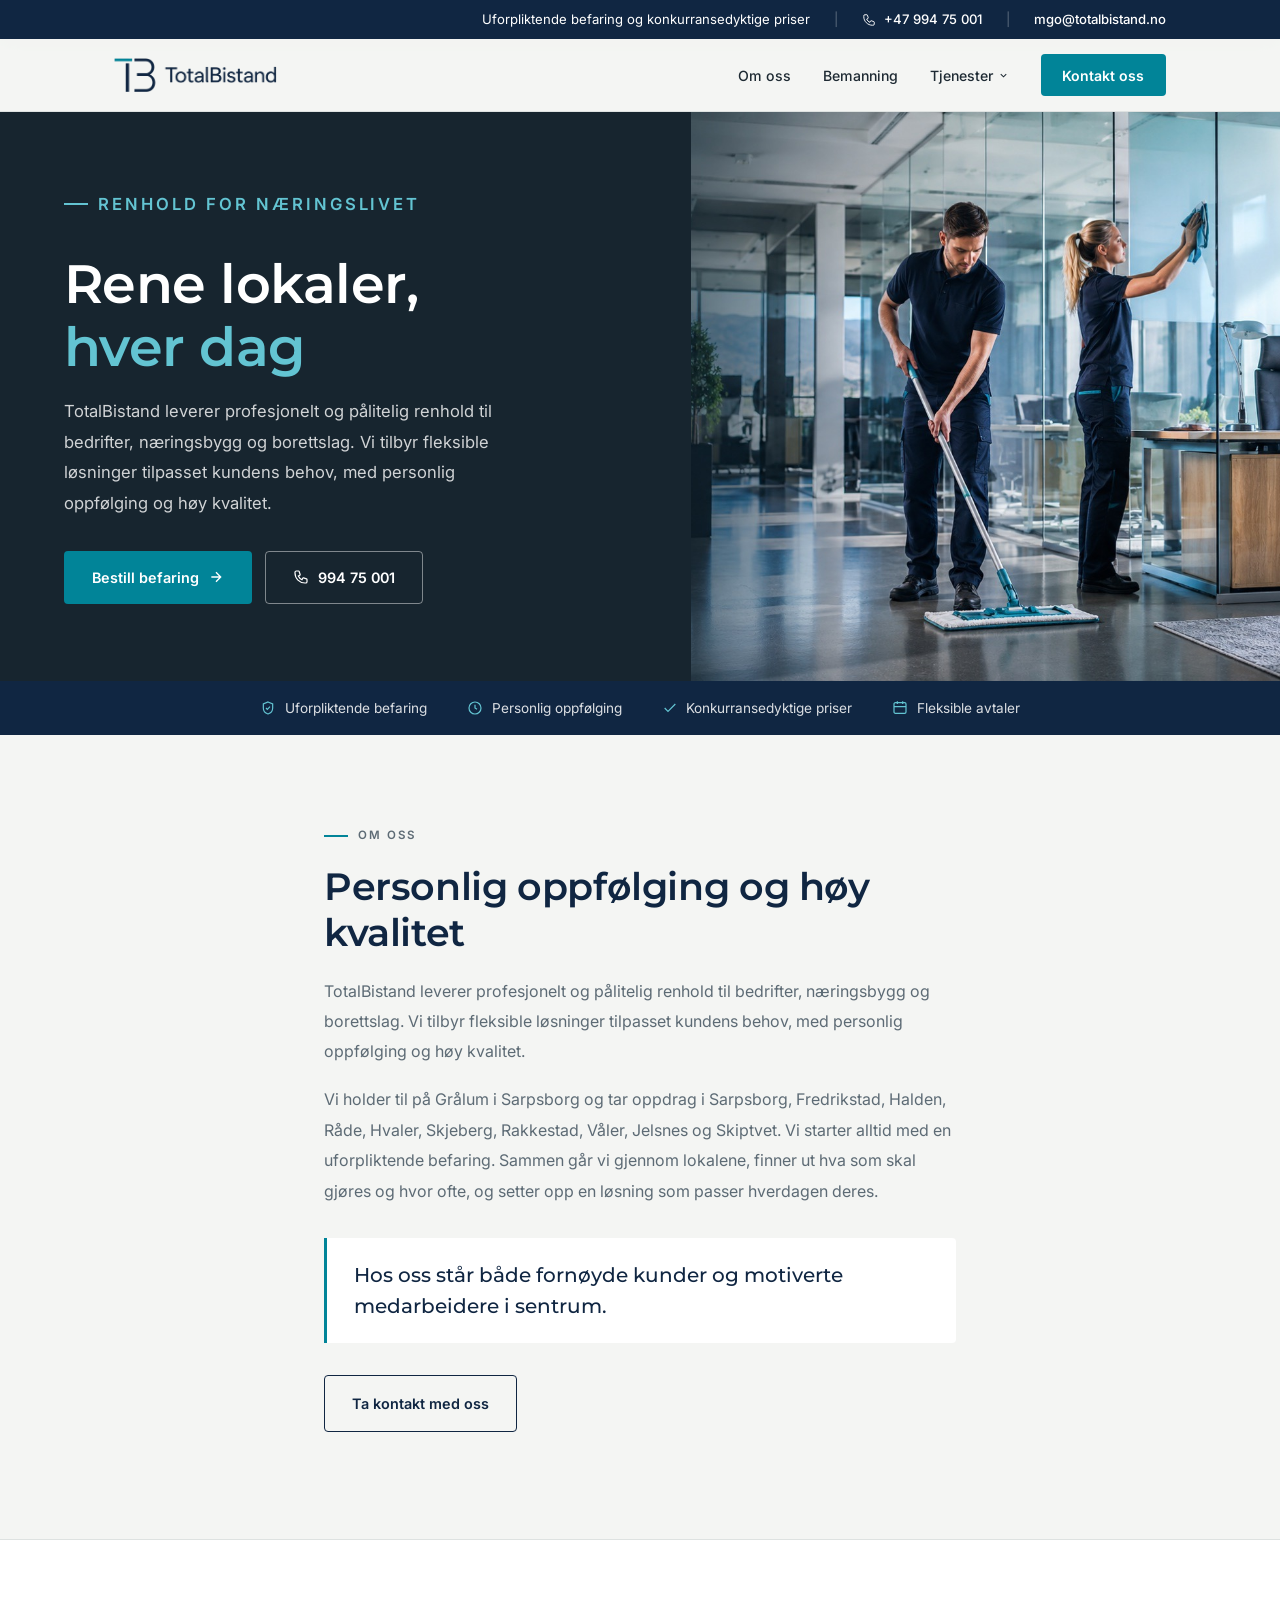
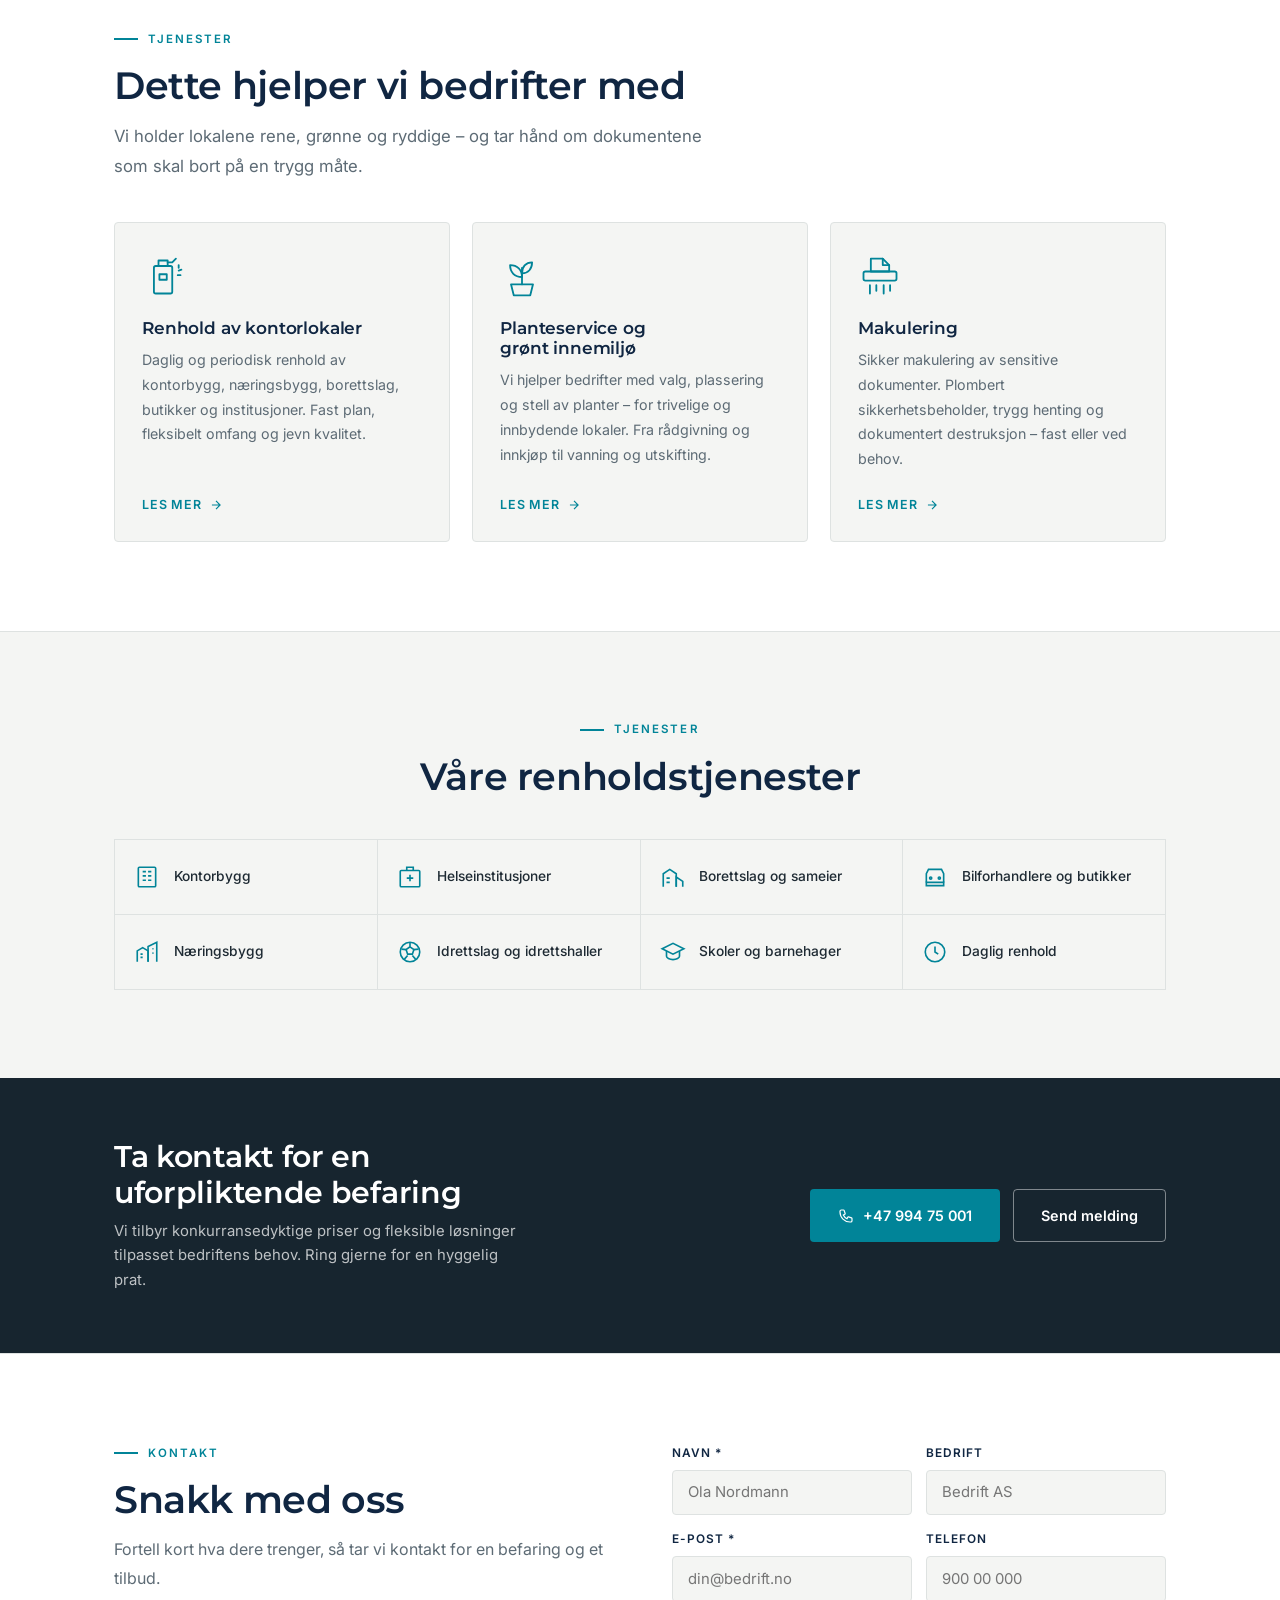
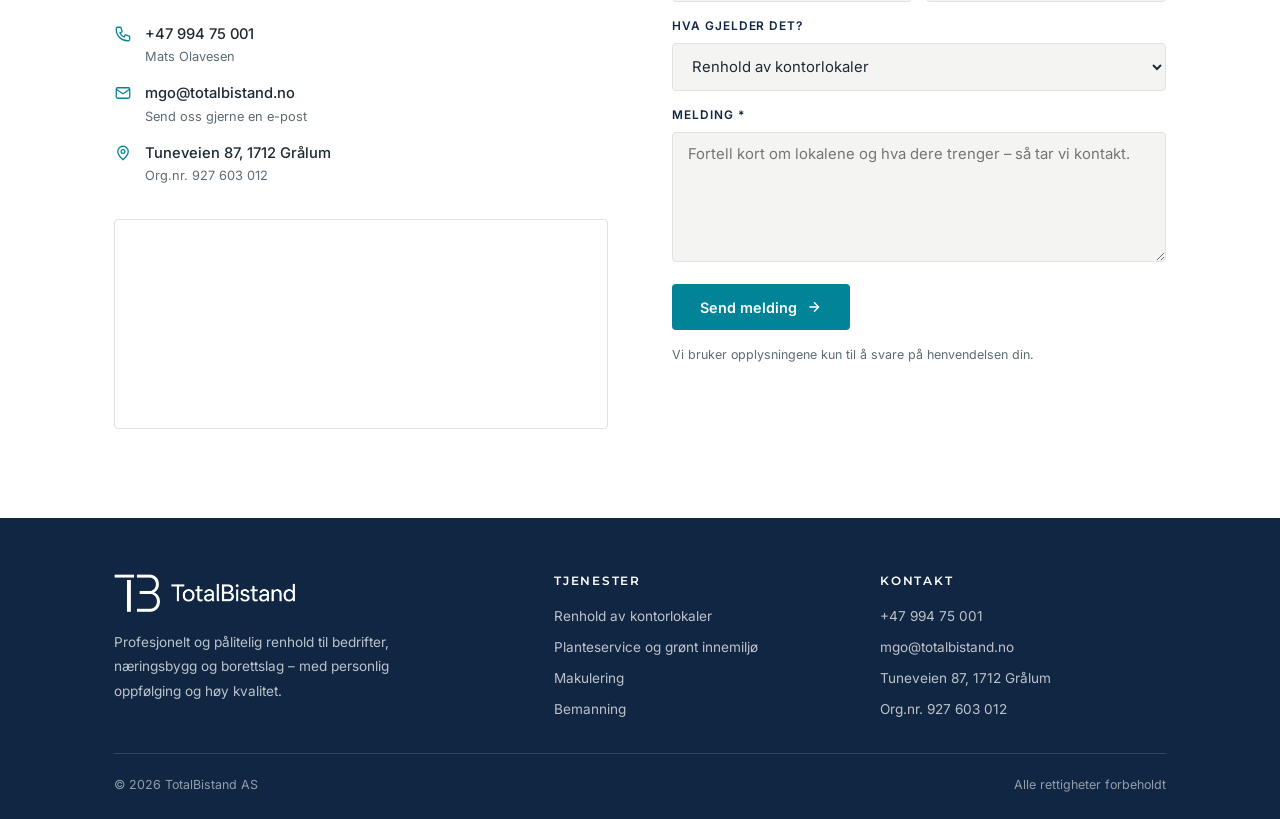
==== commit f14005a4: "Bygg om prosessgrafikken til en helgaaende animert stripe Det flate bildet kunne ikke animeres og tv" ====
--- a/avlastning/index.html
+++ b/avlastning/index.html
@@ -2,6 +2,7 @@
 <html lang="no">
 <head>
 <meta charset="UTF-8" />
+<script>document.documentElement.className="js";</script>
 <meta name="viewport" content="width=device-width, initial-scale=1" />
 <title>Siden er flyttet – TotalBistand</title>
 <meta name="robots" content="noindex, follow" />
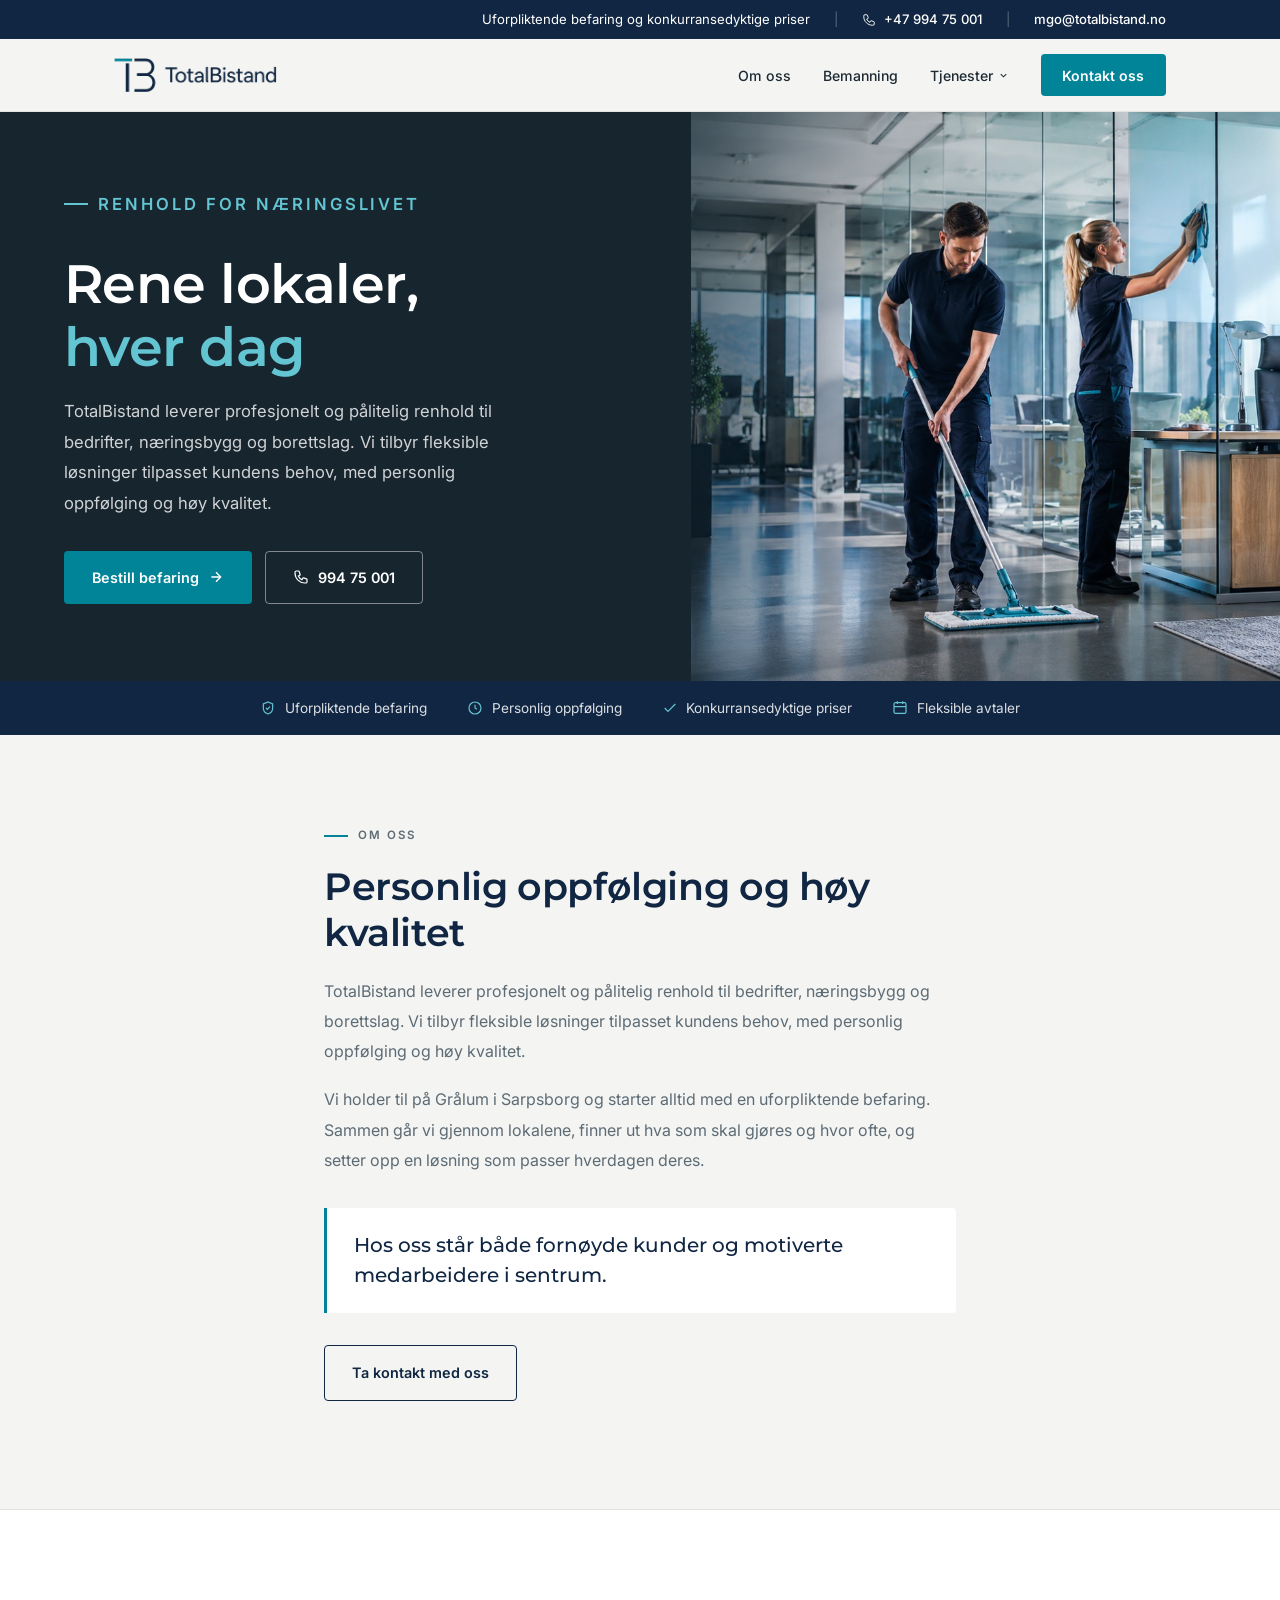
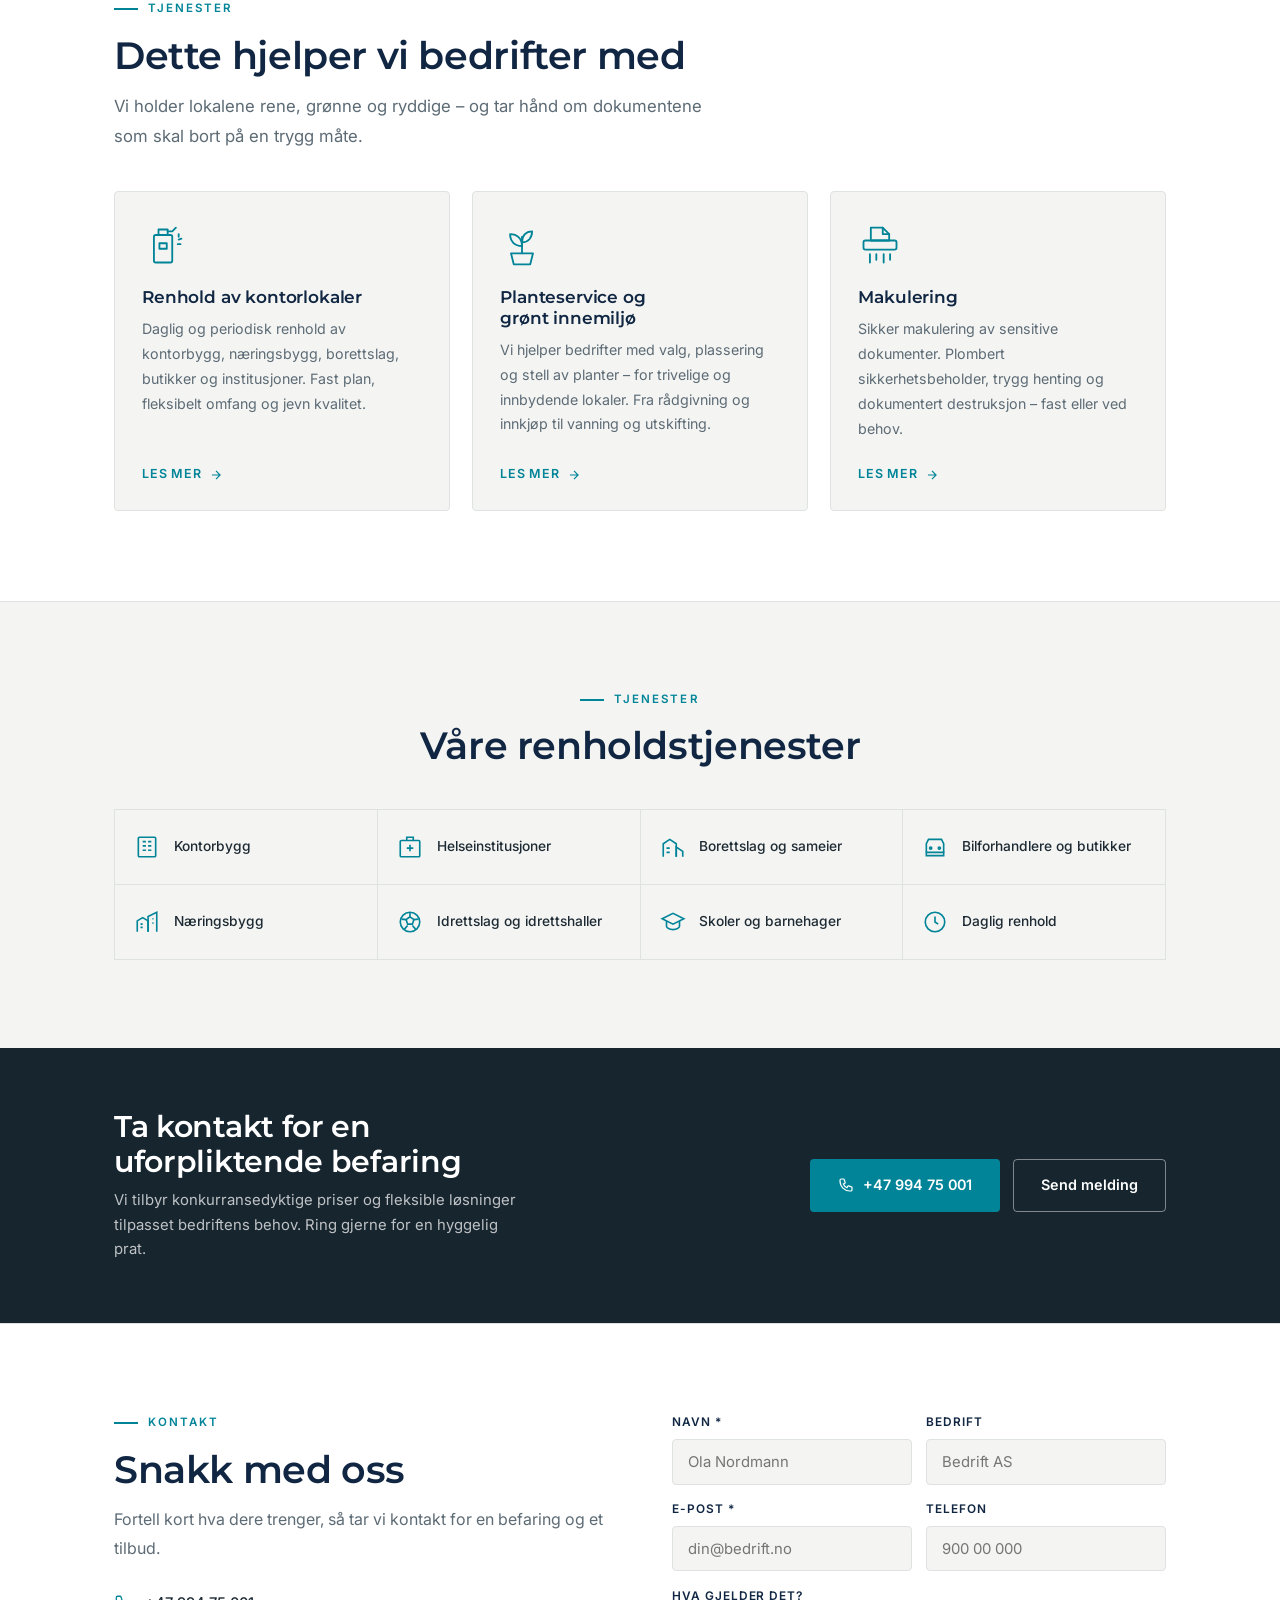
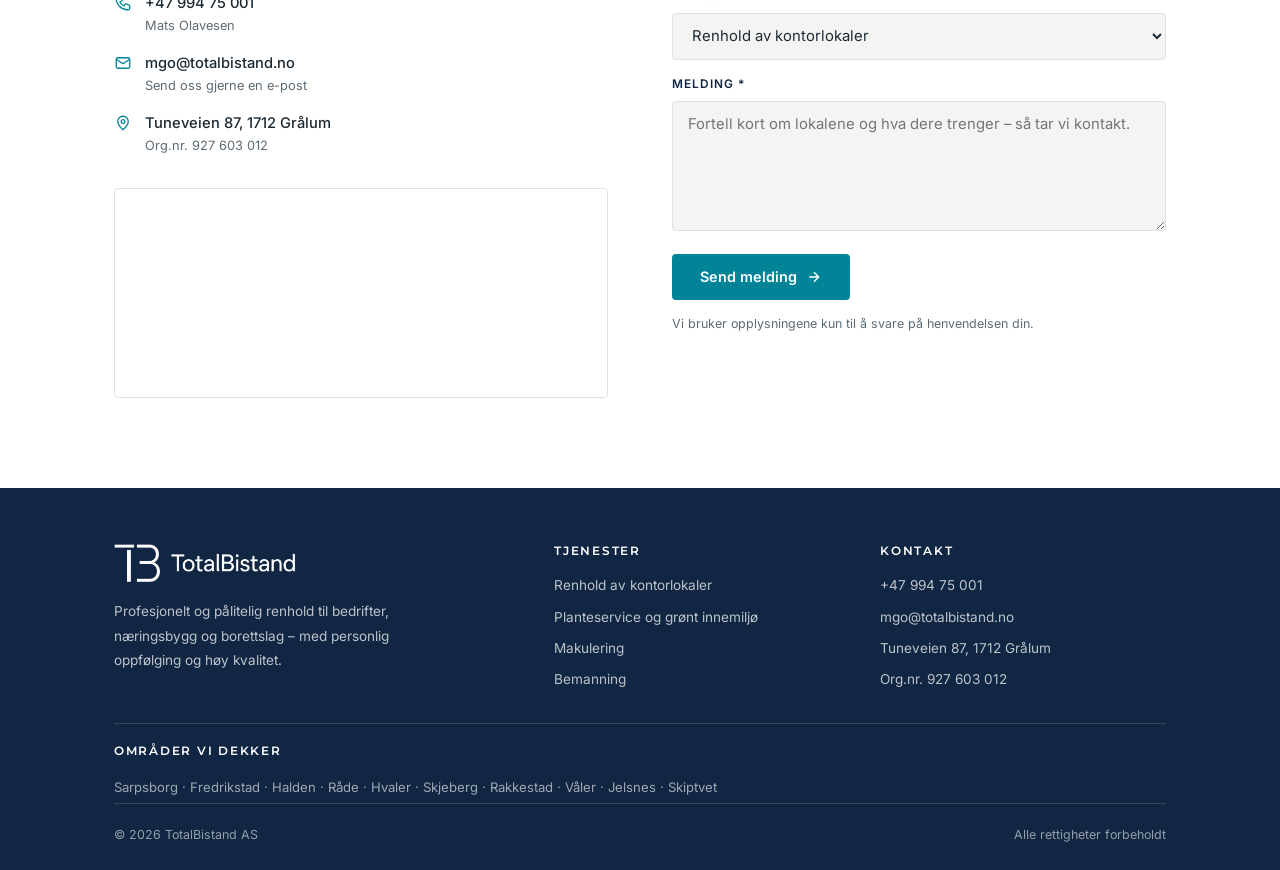
==== commit 3d2389b9: "Fjern tankestrek fra titlene paa videresendingssidene Co-Authored-By: Claude Opus 5 <noreply@anthrop" ====
--- a/avlastning/index.html
+++ b/avlastning/index.html
@@ -4,7 +4,7 @@
 <meta charset="UTF-8" />
 <script>document.documentElement.className="js";</script>
 <meta name="viewport" content="width=device-width, initial-scale=1" />
-<title>Siden er flyttet – TotalBistand</title>
+<title>Siden er flyttet</title>
 <meta name="robots" content="noindex, follow" />
 <link rel="canonical" href="https://totalbistand.no/" />
 <meta http-equiv="refresh" content="0; url=/" />
